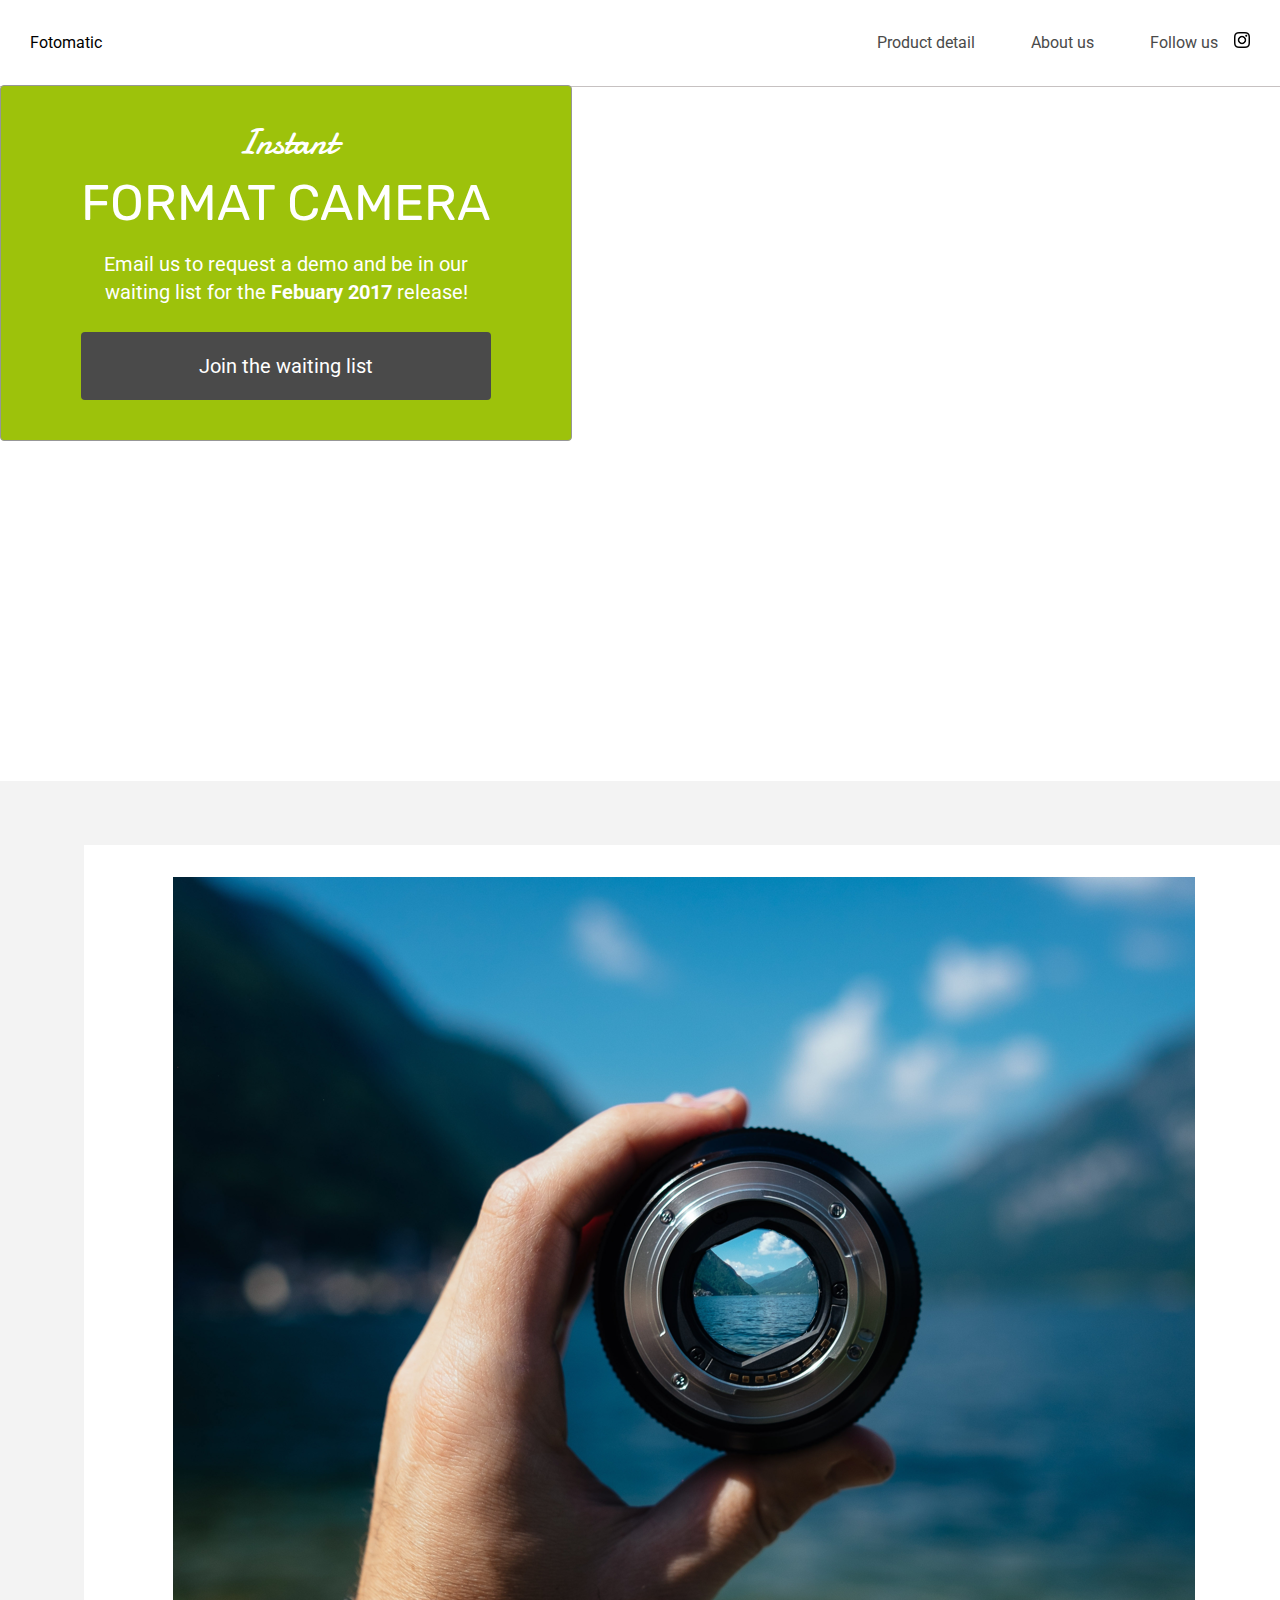
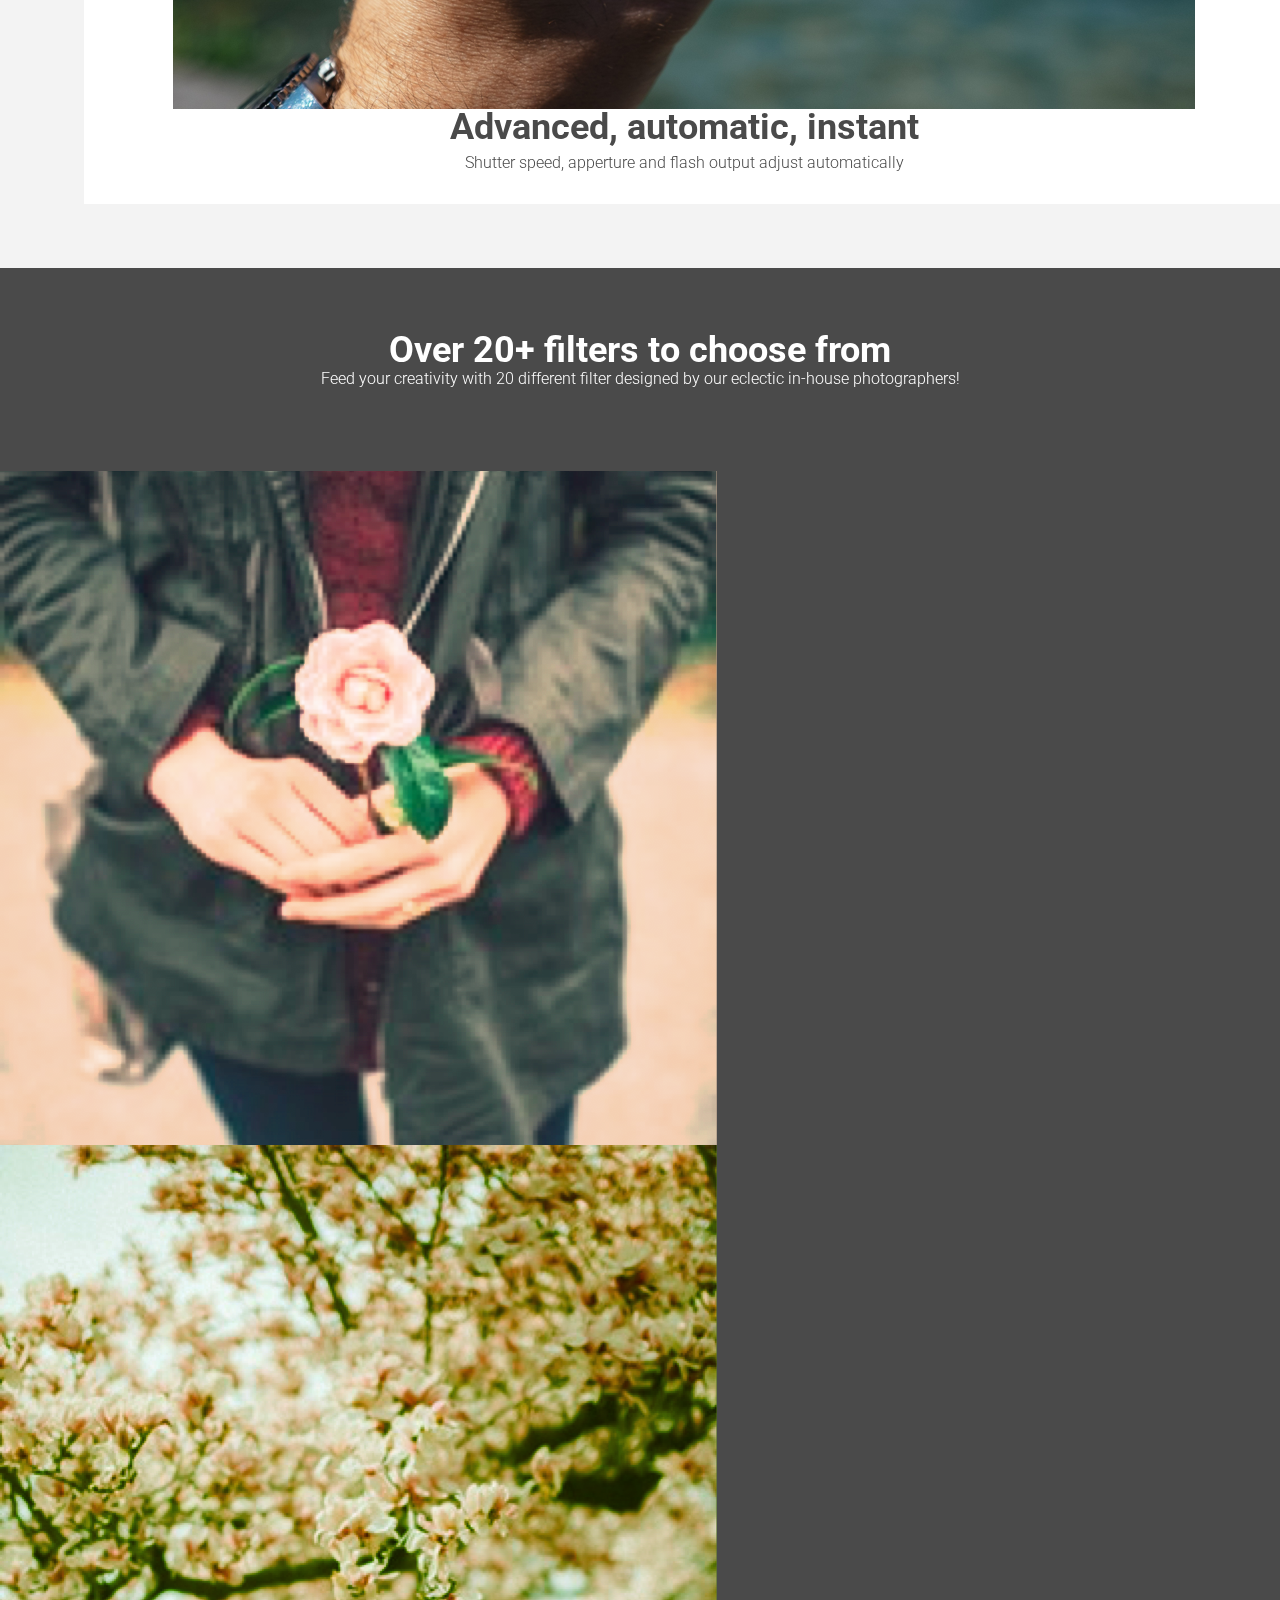
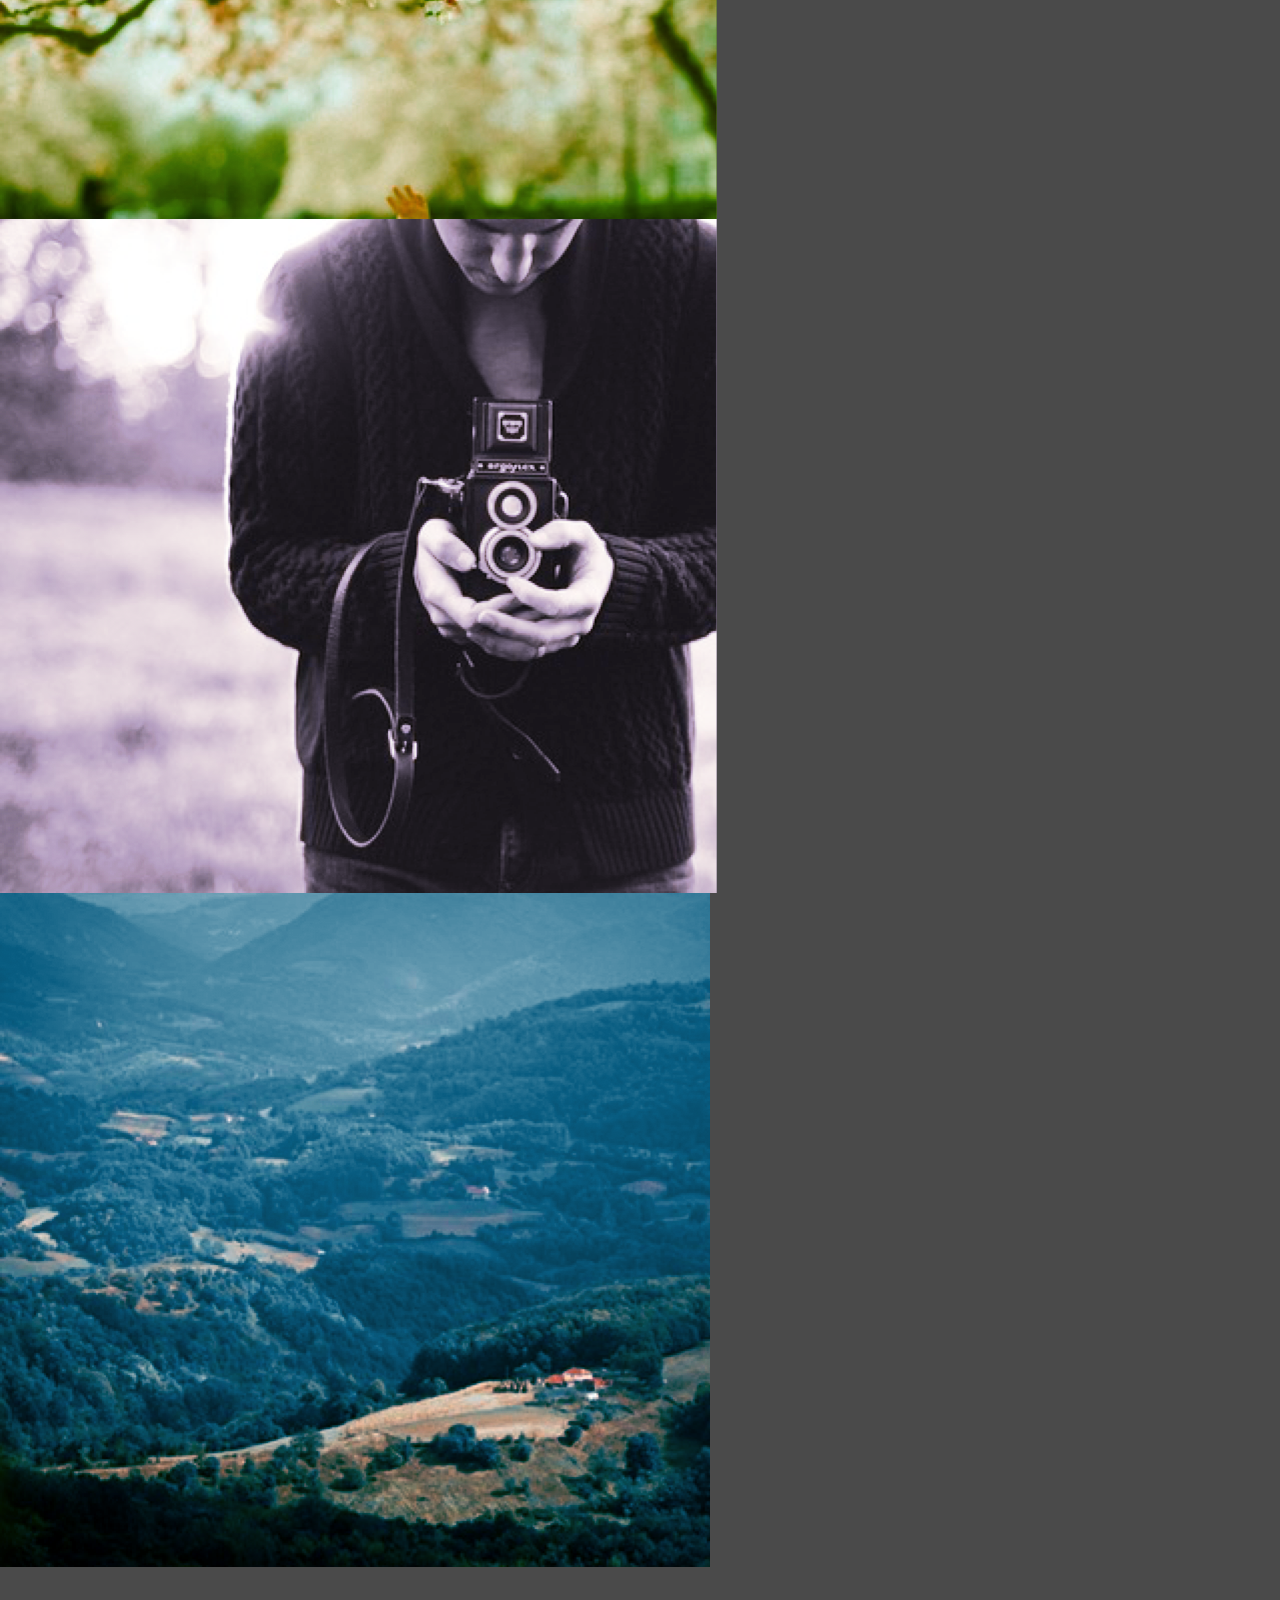
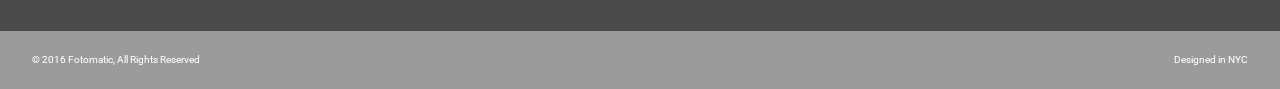
==== pages/fotomatic/index.html @ e9fbb75f "Basic Code Added" ====
<!DOCTYPE html>
<html>
<head>
  <link href="https://fonts.googleapis.com/css?family=Damion" rel="stylesheet">
  <link href="https://fonts.googleapis.com/css?family=Rubik" rel="stylesheet">
  <link href="https://fonts.googleapis.com/css?family=Roboto:300,400,600,700" rel="stylesheet">
  <link rel="stylesheet" href="reset.css">
  <link rel="stylesheet" href="style.css">
  <meta charset="UTF-8">
</head>
<body>
  <!-- Header -->
  <header>
    <div class="content">
      <a href="index.html" class="desktop logo">Fotomatic</a>
      <nav class="desktop">
        <ul>
          <li><a href="#">Product detail</a></li>
          <li><a href="#">About us</a></li>
          <li><a href="https://www.instagram.com/">Follow us <img class="icon" src="./assets/instagram.png"></a></li>
        </ul>
      </nav>
      <nav class="mobile">
        <ul>
          <li><a href="#"><img src="./assets/ic-logo.svg"></a></li>
          <li><a href="#"><img src="./assets/ic-product-detail.svg"></a></li>
          <li><a href="#"><img src="./assets/ic-about-us.svg"></a></li>
          <li><a href="#" class="button">Join us</a></li>
        </ul>
      </nav>
    </div>
  </header>

  <!-- Main Content -->
  <div class="main-content">

    <!-- Sign Up Section -->
    <div id="sign-up-section" class="banner">
      <div id="sign-up-cta">
        <div class="content center">
          <div class="header">
            <h2 class="cursive">Instant</h2>
            <h1 class="striking">FORMAT CAMERA</h1>
          </div>
          <div class="email">
            <span>
              Email us to request a demo and be in our waiting list for the <strong>Febuary 2017</strong> release!
            </span>
            <div class="button">Join the waiting list</div>
          </div>
        </div>
      </div>
    </div>

    <!-- Features Section -->
    <div id="features-section">
      <div class="feature">
        <div class="center">
          <div class="image-container">
            <img src="assets/feature-1.png" />
          </div>
          <div class="content">
            <h2>Advanced, automatic, instant</h2>
            <h3>Shutter speed, apperture and flash output adjust automatically</h3>
          </div>
        </div>
      </div>
      <div class="feature">
        <div class="center">
          <div class="image-container">
            <img src="assets/feature-2.png" />
          </div>
          <div class="content">
            <h2>Beautifully crafted inside-out</h2>
            <h3>From the paint outside to the tiny screw inside, Fotomatic is crafted with love and 20-year of expertise</h3>
          </div>
        </div>
      </div>
    </div>

    <!-- Filters Section -->
    <div id="filters-section">
      <div class="content center">
        <h2>Over 20+ filters to choose from</h2>
        <h3>Feed your creativity with 20 different filter designed by our eclectic in-house photographers!</h3>
      </div>
      <div class="assets-container">
        <div class="image-container">
          <img src="./assets/filter-1.png" />
        </div>
        <div class="image-container">
          <img src="./assets/filter-2.png" />
        </div>
        <div class="image-container">
          <img src="./assets/filter-3.png" />
        </div>
        <div class="image-container extra">
          <img src="./assets/filter-4.png" />
        </div>
      </div>
    </div>

    <!-- Quotes Section
    <div id="quotes-section">
      <div class="content center">
        <span class="quote">“It’s truly something that could create a brand new photography Renaissance”</span>
        <img class="quote-citation" src="./assets/photography-logo.png" />
      </div>
    </div>

    <!-- Footer -->
    <footer>
      <div class="content">
        <span class="copyright">© 2016  Fotomatic, All Rights Reserved</span>
        <span class="location">Designed in NYC</span>
      </div>
    </footer>

  </div>
</body>
</html>
---- pages/fotomatic/style.css ----
/* Universal Styles */

html {
    font-family: "Roboto", sans-serif;
    font-size: 16px;
  }
  
  .main-content {
    position: relative;
    top: 5.3125rem; /* To offset for fixed header. */
  }
  
  .center {
    text-align: center;
  }
  
  .button {
    border-radius: 4px;
    background-color: #4a4a4a;
    color: white;
  }
  
  .image-container {
    overflow: hidden;
  }
  
  .image-container img {
    display: block;
  }
  
  @media only screen and (max-width: 760px) {
    .main-content {
      top: 2.5625rem;
    }
  }
  
  /* Header */
  
  header {
    position: fixed;
    width: 100%;
    border-bottom: solid 1px #c6c1c1;
    background-color: white;
  }
  
  header .content {
    display: flex;
    align-items: center;
    padding: 1.875rem;
  }
  
  header .logo {
    flex: 1;
  }
  
  header nav ul {
    display: flex;
  }
  
  nav li {
    padding-left: 3.5rem;
  }
  
  nav a {
    vertical-align: bottom;
    line-height: 1.6;
    font-size: 1rem;
    color: #4a4a4a;
  }
  
  header .icon {
    width: 1rem;
    padding-left: .75rem;
  }
  
  header .mobile {
    display: none;
  }
  
  @media only screen and (max-width: 760px) {
    header .desktop {
      display: none;
    }
  
    header .mobile {
      display: block;
      width: 100%;
    }
  
    header .content {
      padding: .5rem 0;
    }
  
    header .mobile ul {
      display: flex;
      justify-content: space-around;
      align-items: center;
      width: 100%;
    }
  
    header .mobile li {
      padding: 0;
    }
  
    header .mobile .button {
      padding: .1875rem .5rem;
      background-color: #9dc20b;
      line-height: 1.6;
      color: white;
    }
  }
  
  /* Sign Up Section */
  
  #sign-up-section {
    display: flex;
    justify-content: flex-start;
    align-items: flex-start;
    height: 43.5rem;
  }
  
  #sign-up-cta {
    padding: 0 5rem 2.5rem 5rem;
    border: solid 1px #979797;
    border-radius: 4px;
    background-color: #9dc20b;
  }
  
  #sign-up-cta .content {
    width: 25.625rem;
    margin-top: 2rem;
    font-family: "Roboto", sans-serif;
    font-size: 1.25rem;
    line-height: 1.4;
    color: white;
  }
  
  #sign-up-cta h1 {
    font-size: 3.125rem;
  }
  
  #sign-up-cta h2 {
    font-size: 2.25rem;
  }
  
  #sign-up-cta span strong {
    font-weight: bold;
  }
  
  #sign-up-cta .cursive {
    font-family: "Damion", cursive;
  }
  
  #sign-up-cta .striking {
    font-family: "Rubik", sans-serif;
    padding-bottom: .75rem;
  }
  
  #sign-up-cta .button {
    margin-top: 1.625rem;
    padding: 1.25rem 7.25rem;
  }
  
  @media only screen and (max-width: 760px) {
    #sign-up-section {
      align-items: center;
      justify-content: center;
      height: 28rem;
    }
  
    #sign-up-cta {
      position: static;
      width: auto;
      height: auto;
      background-color: transparent;
      border: none;
    }
  
    #sign-up-cta .content {
      margin-top: 0;
    }
  
    #sign-up-cta .email {
      display: none;
    }
  
    #sign-up-cta h1 {
      font-size: 3.125rem;
    }
  
    #sign-up-cta h2 {
      font-size: 2.25rem;
    }
  }
  
  @media only screen and (max-width: 450px) {
    #sign-up-section {
      height: 20rem;
    }
  
    #sign-up-cta h1 {
      font-size: 2.25rem;
    }
  
    #sign-up-cta h2 {
      font-size: 2rem;
    }
  }
  
  /* Features Section */
  
  #features-section {
    display: flex;
    justify-content: space-between;
    padding: 4rem 5%;
    background-color: #f3f3f3;
  }
  
  .feature {
    flex: 1;
    padding: 2rem;
    margin: 0px 1.25rem;
    background-color: white;
  }
  
  .feature .image-container {
    width: 90%;
    height: 65%;
    margin: 0 auto;
  }
  
  .feature h2 {
    padding-bottom: .5rem;
    font-size: 2.25rem;
    font-weight: bold;
    color: #4a4a4a;
  }
  
  .feature h3 {
    font-size: 1rem;
    line-height: 1.2;
    font-weight: 300;
    color: #4a4a4a;
  }
  
  @media only screen and (max-width: 890px) {
    .feature h2 {
      font-size: 1.125rem;
      line-height: 1.3;
      font-weight: normal;
    }
  
    .feature h3 {
      font-size: .875rem;
      line-height: 1.4;
    }
  }
  
  @media only screen and (max-width: 760px) {
    #features-section {
      flex-flow: column;
      padding: 0;
    }
  
    .feature {
      margin: 0;
      padding: 1.25rem 1rem 0 1rem;
    }
  }
  
  /* Filters Section */
  
  #filters-section {
    padding: 4rem 0;
    background-color: #4a4a4a;
  }
  
  #filters-section .content {
    padding: 0 .625rem;
    margin-bottom: 5rem;
  }
  
  #filters-section .content h2 {
    font-size: 2.25rem;
    font-weight: bold;
    color: white;
  }
  
  #filters-section .content h3 {
    font-size: 1rem;
    line-height: 1.4;
    font-weight: 300;
    color: white;
  }
  
  #filters-section .images-container {
    max-width: 100%;
    padding: 0 1%;
  }
  
  @media only screen and (max-width: 760px) {
    #filters-section {
      padding: 1.5rem 0 0 0;
    }
  
    #filters-section .content {
      margin-bottom: 1rem;
    }
  
    #filters-section .content h2 {
      padding-bottom: .625rem;
      font-size: 1.125rem;
      line-height: 1.3;
      font-weight: normal;
    }
  
    #filters-section .content h3 {
      font-size: .875rem;
      line-height: 1.4;
    }
  
    #filters-section .images-container {
      padding: 0;
    }
  
    #filters-section .extra {
      display: none;
    }
  }
  
  /* Quotes Section */
  
  #quotes-section {
    background-color: #f3f3f3;
  }
  
  #quotes-section content {
    padding: 5rem 0;
  }
  
  #quotes-section quote {
    padding-right: 1.875rem;
    font-family: "Palatino", serif;
    font-size: 1.875rem;
    line-height: 1.1;
    font-style: italic;
    color: #4a4a4a;
  }
  
  #quotes-section quote-citation {
    height: 1.875rem;
  }
  
  @media only screen and (max-width: 760px) {
    #quotes-section content {
      padding: 1.875rem .625rem;
    }
  
    #quotes-section quote {
      font-size: 1.5rem;
      line-height: 1.4;
    }
  
    #quotes-section quote-citation {
      display: block;
      padding-top: 1rem;
      margin: auto;
    }
  }
  
  /* Footer */
  
  footer {
    background-color: #9b9b9b;
    padding: 1.5rem 2rem;
  }
  
  footer .content {
    color: white;
    display: flex;
    font-size: .75rem;
  }
  
  footer .copyright {
    flex-grow: 1;
  }
  
  @media only screen and (min-width: 760px) {
    footer .content {
      font-size: .625rem;
    }
  }
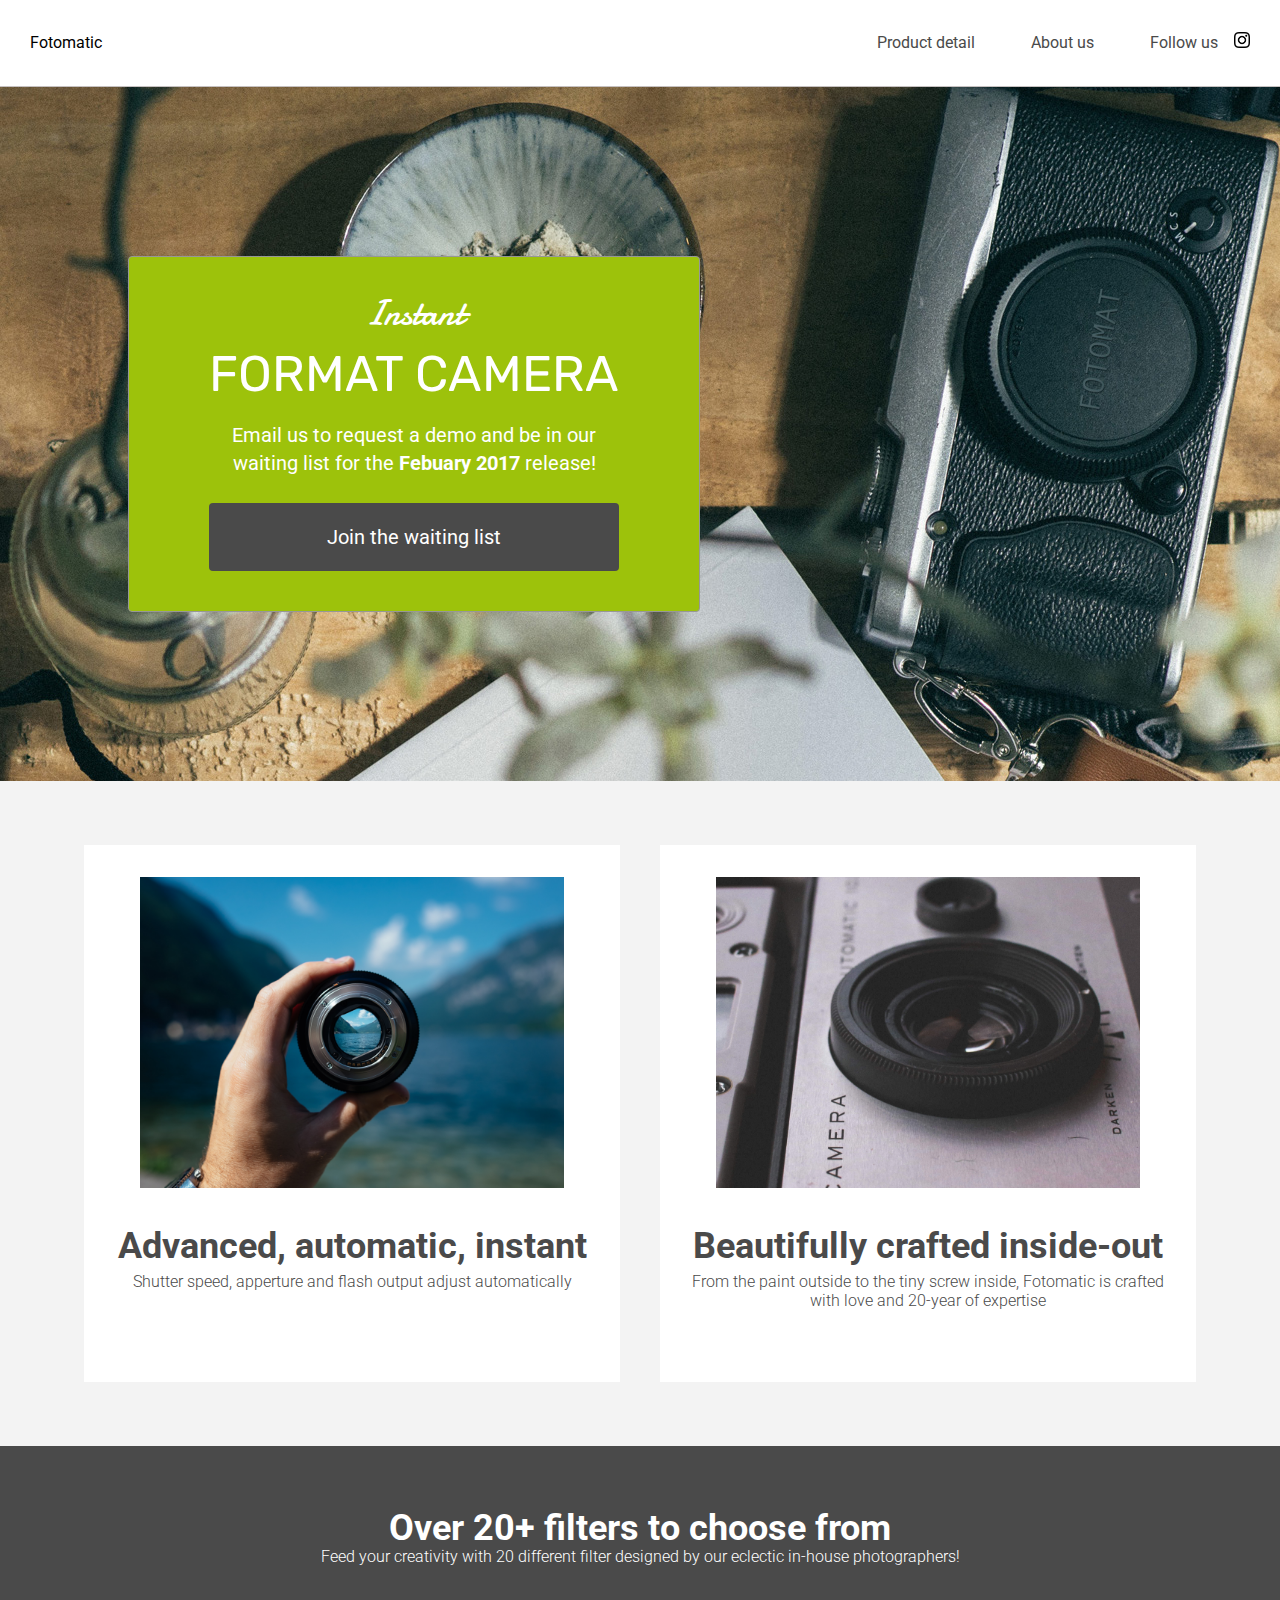
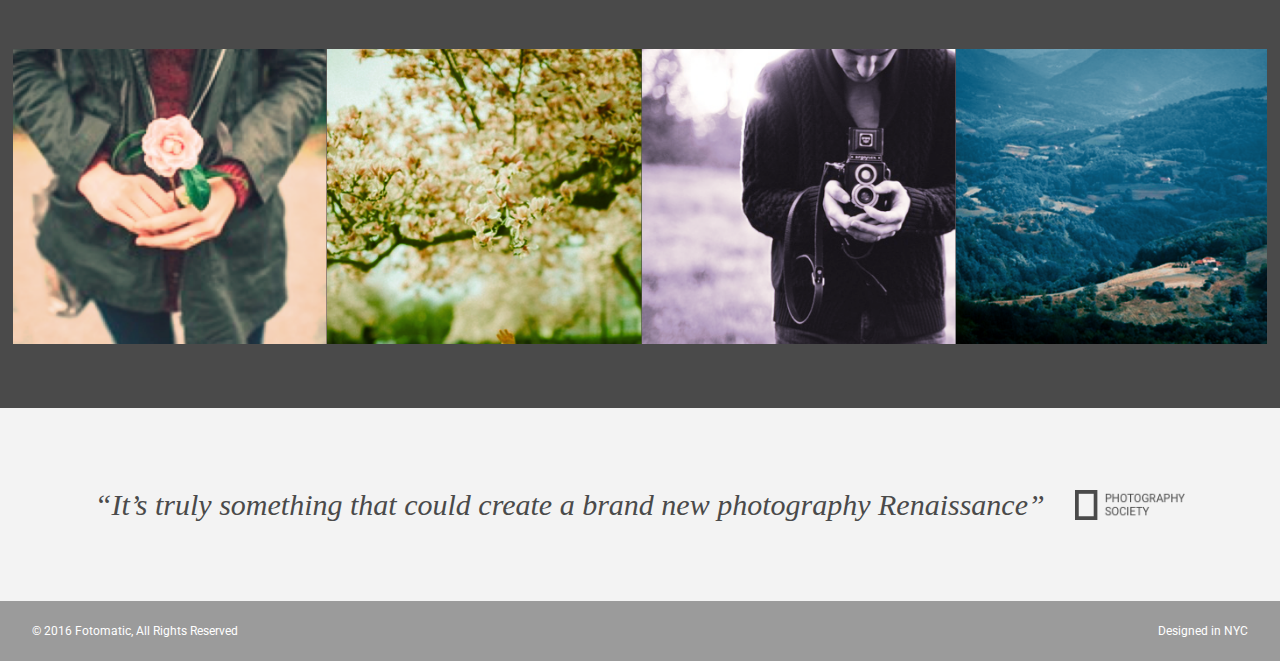
==== commit b7eef645: "making fotomatic response." ====
--- a/pages/fotomatic/index.html
+++ b/pages/fotomatic/index.html
@@ -17,7 +17,8 @@
         <ul>
           <li><a href="#">Product detail</a></li>
           <li><a href="#">About us</a></li>
-          <li><a href="https://www.instagram.com/">Follow us <img class="icon" src="./assets/instagram.png"></a></li>
+          <li><a href="https://www.instagram.com/" target="_blank">Follow us <img class="icon" src="./assets/instagram.png"></a></li>
+          <li><a href="#" class="button">Join us</a></li>
         </ul>
       </nav>
       <nav class="mobile">
@@ -57,7 +58,7 @@
       <div class="feature">
         <div class="center">
           <div class="image-container">
-            <img src="assets/feature-1.png" />
+            <img src="./assets/feature-1.png" />
           </div>
           <div class="content">
             <h2>Advanced, automatic, instant</h2>
@@ -68,7 +69,7 @@
       <div class="feature">
         <div class="center">
           <div class="image-container">
-            <img src="assets/feature-2.png" />
+            <img src="./assets/feature-2.png" />
           </div>
           <div class="content">
             <h2>Beautifully crafted inside-out</h2>
@@ -84,7 +85,7 @@
         <h2>Over 20+ filters to choose from</h2>
         <h3>Feed your creativity with 20 different filter designed by our eclectic in-house photographers!</h3>
       </div>
-      <div class="assets-container">
+      <div class="images-container">
         <div class="image-container">
           <img src="./assets/filter-1.png" />
         </div>
@@ -100,7 +101,7 @@
       </div>
     </div>
 
-    <!-- Quotes Section
+    <!-- Quotes Section -->
     <div id="quotes-section">
       <div class="content center">
         <span class="quote">“It’s truly something that could create a brand new photography Renaissance”</span>
--- a/pages/fotomatic/style.css
+++ b/pages/fotomatic/style.css
@@ -1,392 +1,442 @@
 /* Universal Styles */
 
 html {
-    font-family: "Roboto", sans-serif;
-    font-size: 16px;
-  }
-  
+  font-family: "Roboto", sans-serif;
+  font-size: 16px;
+}
+
+.main-content {
+  position: relative;
+  top: 5.3125rem; /* To offset for fixed header. */
+}
+
+.center {
+  text-align: center;
+}
+
+.button {
+  border-radius: 4px;
+  background-color: #4a4a4a;
+  color: white;
+}
+
+.image-container {
+  overflow: hidden;
+}
+
+.image-container img {
+  display: block;
+  max-width: 100%;
+}
+
+@media only screen and (max-width: 895px) {
   .main-content {
-    position: relative;
-    top: 5.3125rem; /* To offset for fixed header. */
-  }
-  
-  .center {
-    text-align: center;
-  }
-  
-  .button {
-    border-radius: 4px;
-    background-color: #4a4a4a;
-    color: white;
-  }
-  
-  .image-container {
-    overflow: hidden;
-  }
-  
-  .image-container img {
+    top: 2.5625rem;
+  }
+}
+
+/* Header */
+
+header {
+  position: fixed;
+  z-index: 100;
+  width: 100%;
+  border-bottom: solid 1px #c6c1c1;
+  background-color: white;
+}
+
+header .content {
+  display: flex;
+  align-items: center;
+  padding: 1.875rem;
+}
+
+header .logo {
+  flex: 1;
+}
+
+header nav ul {
+  display: flex;
+}
+
+nav li {
+  padding-left: 3.5rem;
+}
+
+nav a {
+  vertical-align: bottom;
+  line-height: 1.6;
+  font-size: 1rem;
+  color: #4a4a4a;
+}
+
+nav .button {
+  padding: .1875rem .5rem;
+  background-color: #9dc20b;
+  line-height: 1.6;
+  color: white;
+}
+
+nav li:last-child {
+  display: none;
+}
+
+header .icon {
+  width: 1rem;
+  padding-left: .75rem;
+}
+
+header .mobile {
+  display: none;
+}
+
+@media only screen and (max-width: 895px) {
+  nav li:last-child {
     display: block;
   }
-  
-  @media only screen and (max-width: 760px) {
-    .main-content {
-      top: 2.5625rem;
-    }
-  }
-  
-  /* Header */
-  
-  header {
-    position: fixed;
+
+  header .content {
+    padding: 1rem 1rem;
+  }
+}
+
+@media only screen and (max-width: 600px) {
+  header .desktop {
+    display: none;
+  }
+
+  header .mobile {
+    display: block;
     width: 100%;
-    border-bottom: solid 1px #c6c1c1;
-    background-color: white;
-  }
-  
+  }
+
   header .content {
+    padding: .5rem 0;
+  }
+
+  header .mobile ul {
     display: flex;
+    justify-content: space-around;
     align-items: center;
-    padding: 1.875rem;
-  }
-  
-  header .logo {
-    flex: 1;
-  }
-  
-  header nav ul {
-    display: flex;
-  }
-  
-  nav li {
-    padding-left: 3.5rem;
-  }
-  
-  nav a {
-    vertical-align: bottom;
-    line-height: 1.6;
-    font-size: 1rem;
-    color: #4a4a4a;
-  }
-  
-  header .icon {
-    width: 1rem;
-    padding-left: .75rem;
-  }
-  
-  header .mobile {
+    width: 100%;
+  }
+
+  header .mobile li {
+    padding: 0;
+  }
+}
+
+/* Sign Up Section */
+
+#sign-up-section {
+  display: flex;
+  justify-content: flex-start;
+  align-items: flex-start;
+  height: 43.5rem;
+  background-image: url('assets/banner-landingpage.jpg');
+  background-position: bottom;
+  background-size: cover;
+  background-repeat: no-repeat;
+}
+
+#sign-up-cta {
+  position: relative;
+  top: 171px;
+  left: 10%;
+  padding: 0 5rem 2.5rem 5rem;
+  border: solid 1px #979797;
+  border-radius: 4px;
+  background-color: #9dc20b;
+}
+
+#sign-up-cta .content {
+  width: 25.625rem;
+  margin-top: 2rem;
+  font-family: "Roboto", sans-serif;
+  font-size: 1.25rem;
+  line-height: 1.4;
+  color: white;
+}
+
+#sign-up-cta h1 {
+  font-size: 3.125rem;
+}
+
+#sign-up-cta h2 {
+  font-size: 2.25rem;
+}
+
+#sign-up-cta span strong {
+  font-weight: bold;
+}
+
+#sign-up-cta .cursive {
+  font-family: "Damion", cursive;
+}
+
+#sign-up-cta .striking {
+  font-family: "Rubik", sans-serif;
+  padding-bottom: .75rem;
+}
+
+#sign-up-cta .button {
+  margin-top: 1.625rem;
+  padding: 1.25rem 7.25rem;
+}
+
+@media only screen and (max-width: 895px) {
+  #sign-up-section {
+    align-items: center;
+    justify-content: center;
+    height: 28rem;
+  }
+
+  #sign-up-cta {
+    position: static;
+    width: auto;
+    height: auto;
+    background-color: transparent;
+    border: none;
+  }
+
+  #sign-up-cta .content {
+    margin-top: 0;
+  }
+
+  #sign-up-cta .email {
     display: none;
   }
-  
-  @media only screen and (max-width: 760px) {
-    header .desktop {
-      display: none;
-    }
-  
-    header .mobile {
-      display: block;
-      width: 100%;
-    }
-  
-    header .content {
-      padding: .5rem 0;
-    }
-  
-    header .mobile ul {
-      display: flex;
-      justify-content: space-around;
-      align-items: center;
-      width: 100%;
-    }
-  
-    header .mobile li {
-      padding: 0;
-    }
-  
-    header .mobile .button {
-      padding: .1875rem .5rem;
-      background-color: #9dc20b;
-      line-height: 1.6;
-      color: white;
-    }
-  }
-  
-  /* Sign Up Section */
-  
-  #sign-up-section {
-    display: flex;
-    justify-content: flex-start;
-    align-items: flex-start;
-    height: 43.5rem;
-  }
-  
-  #sign-up-cta {
-    padding: 0 5rem 2.5rem 5rem;
-    border: solid 1px #979797;
-    border-radius: 4px;
-    background-color: #9dc20b;
-  }
-  
-  #sign-up-cta .content {
-    width: 25.625rem;
-    margin-top: 2rem;
-    font-family: "Roboto", sans-serif;
-    font-size: 1.25rem;
-    line-height: 1.4;
-    color: white;
-  }
-  
+
   #sign-up-cta h1 {
     font-size: 3.125rem;
   }
-  
+
   #sign-up-cta h2 {
     font-size: 2.25rem;
   }
-  
-  #sign-up-cta span strong {
-    font-weight: bold;
-  }
-  
-  #sign-up-cta .cursive {
-    font-family: "Damion", cursive;
-  }
-  
-  #sign-up-cta .striking {
-    font-family: "Rubik", sans-serif;
-    padding-bottom: .75rem;
-  }
-  
-  #sign-up-cta .button {
-    margin-top: 1.625rem;
-    padding: 1.25rem 7.25rem;
-  }
-  
-  @media only screen and (max-width: 760px) {
-    #sign-up-section {
-      align-items: center;
-      justify-content: center;
-      height: 28rem;
-    }
-  
-    #sign-up-cta {
-      position: static;
-      width: auto;
-      height: auto;
-      background-color: transparent;
-      border: none;
-    }
-  
-    #sign-up-cta .content {
-      margin-top: 0;
-    }
-  
-    #sign-up-cta .email {
-      display: none;
-    }
-  
-    #sign-up-cta h1 {
-      font-size: 3.125rem;
-    }
-  
-    #sign-up-cta h2 {
-      font-size: 2.25rem;
-    }
-  }
-  
-  @media only screen and (max-width: 450px) {
-    #sign-up-section {
-      height: 20rem;
-    }
-  
-    #sign-up-cta h1 {
-      font-size: 2.25rem;
-    }
-  
-    #sign-up-cta h2 {
-      font-size: 2rem;
-    }
-  }
-  
-  /* Features Section */
-  
+}
+
+@media only screen and (max-width: 600px) {
+  #sign-up-section {
+    height: 20rem;
+  }
+
+  #sign-up-cta h1 {
+    font-size: 2.25rem;
+  }
+
+  #sign-up-cta h2 {
+    font-size: 2rem;
+  }
+}
+
+/* Features Section */
+
+#features-section {
+  display: flex;
+  justify-content: space-between;
+  padding: 4rem 5%;
+  background-color: #f3f3f3;
+}
+
+.feature {
+  flex: 1;
+  padding: 2rem;
+  margin: 0px 1.25rem;
+  background-color: white;
+}
+
+.feature .image-container {
+  width: 90%;
+  height: 65%;
+  margin: 0 auto;
+}
+
+.feature .content {
+  padding: 2.5rem 0;
+}
+
+.feature h2 {
+  padding-bottom: .5rem;
+  font-size: 2.25rem;
+  font-weight: bold;
+  color: #4a4a4a;
+}
+
+.feature h3 {
+  font-size: 1rem;
+  line-height: 1.2;
+  font-weight: 300;
+  color: #4a4a4a;
+}
+
+@media only screen and (max-width: 895px) {
   #features-section {
-    display: flex;
-    justify-content: space-between;
-    padding: 4rem 5%;
-    background-color: #f3f3f3;
-  }
-  
+    padding: 1rem;
+  }
+
   .feature {
-    flex: 1;
-    padding: 2rem;
-    margin: 0px 1.25rem;
-    background-color: white;
-  }
-  
-  .feature .image-container {
-    width: 90%;
-    height: 65%;
-    margin: 0 auto;
-  }
-  
+    margin: 0px .5rem;
+    padding: 1rem;
+  }
+
   .feature h2 {
-    padding-bottom: .5rem;
-    font-size: 2.25rem;
-    font-weight: bold;
-    color: #4a4a4a;
-  }
-  
+    font-size: 2rem;
+    line-height: 1.3;
+  }
+
   .feature h3 {
-    font-size: 1rem;
-    line-height: 1.2;
-    font-weight: 300;
-    color: #4a4a4a;
-  }
-  
-  @media only screen and (max-width: 890px) {
-    .feature h2 {
-      font-size: 1.125rem;
-      line-height: 1.3;
-      font-weight: normal;
-    }
-  
-    .feature h3 {
-      font-size: .875rem;
-      line-height: 1.4;
-    }
-  }
-  
-  @media only screen and (max-width: 760px) {
-    #features-section {
-      flex-flow: column;
-      padding: 0;
-    }
-  
-    .feature {
-      margin: 0;
-      padding: 1.25rem 1rem 0 1rem;
-    }
-  }
-  
-  /* Filters Section */
-  
+    font-size: .875rem;
+    line-height: 1.4;
+  }
+}
+
+@media only screen and (max-width: 600px) {
+  #features-section {
+    flex-flow: column;
+    padding: 0;
+  }
+
+  .feature {
+    margin: 0;
+    padding: 1.25rem 1rem 0 1rem;
+  }
+
+  .feature .content {
+    padding: 1.25rem 0 1.875rem 0;
+  }
+}
+
+/* Filters Section */
+
+#filters-section {
+  padding: 4rem 0;
+  background-color: #4a4a4a;
+}
+
+#filters-section .content {
+  padding: 0 .625rem;
+  margin-bottom: 5rem;
+}
+
+#filters-section .content h2 {
+  font-size: 2.25rem;
+  font-weight: bold;
+  color: white;
+}
+
+#filters-section .content h3 {
+  font-size: 1rem;
+  line-height: 1.4;
+  font-weight: 300;
+  color: white;
+}
+
+#filters-section .images-container {
+  display: flex;
+  max-width: 100%;
+  padding: 0 1%;
+}
+
+@media only screen and (max-width: 600px) {
   #filters-section {
-    padding: 4rem 0;
-    background-color: #4a4a4a;
-  }
-  
+    padding: 1.5rem 0 0 0;
+  }
+
   #filters-section .content {
-    padding: 0 .625rem;
-    margin-bottom: 5rem;
-  }
-  
+    margin-bottom: 1rem;
+  }
+
   #filters-section .content h2 {
-    font-size: 2.25rem;
-    font-weight: bold;
-    color: white;
-  }
-  
+    padding-bottom: .625rem;
+    font-size: 1.125rem;
+    line-height: 1.3;
+    font-weight: normal;
+  }
+
   #filters-section .content h3 {
-    font-size: 1rem;
+    font-size: .875rem;
     line-height: 1.4;
-    font-weight: 300;
-    color: white;
-  }
-  
+  }
+
   #filters-section .images-container {
-    max-width: 100%;
-    padding: 0 1%;
-  }
-  
-  @media only screen and (max-width: 760px) {
-    #filters-section {
-      padding: 1.5rem 0 0 0;
-    }
-  
-    #filters-section .content {
-      margin-bottom: 1rem;
-    }
-  
-    #filters-section .content h2 {
-      padding-bottom: .625rem;
-      font-size: 1.125rem;
-      line-height: 1.3;
-      font-weight: normal;
-    }
-  
-    #filters-section .content h3 {
-      font-size: .875rem;
-      line-height: 1.4;
-    }
-  
-    #filters-section .images-container {
-      padding: 0;
-    }
-  
-    #filters-section .extra {
-      display: none;
-    }
-  }
-  
-  /* Quotes Section */
-  
-  #quotes-section {
-    background-color: #f3f3f3;
-  }
-  
-  #quotes-section content {
-    padding: 5rem 0;
-  }
-  
-  #quotes-section quote {
-    padding-right: 1.875rem;
-    font-family: "Palatino", serif;
-    font-size: 1.875rem;
-    line-height: 1.1;
-    font-style: italic;
-    color: #4a4a4a;
-  }
-  
-  #quotes-section quote-citation {
-    height: 1.875rem;
-  }
-  
-  @media only screen and (max-width: 760px) {
-    #quotes-section content {
-      padding: 1.875rem .625rem;
-    }
-  
-    #quotes-section quote {
-      font-size: 1.5rem;
-      line-height: 1.4;
-    }
-  
-    #quotes-section quote-citation {
-      display: block;
-      padding-top: 1rem;
-      margin: auto;
-    }
-  }
-  
-  /* Footer */
-  
-  footer {
-    background-color: #9b9b9b;
-    padding: 1.5rem 2rem;
-  }
-  
+    padding: 0;
+  }
+
+  #filters-section .extra {
+    display: none;
+  }
+}
+
+/* Quotes Section */
+
+#quotes-section {
+  background-color: #f3f3f3;
+}
+
+#quotes-section .content {
+  display: flex;
+  align-items: center;
+  justify-content: center;
+  padding: 5rem 1.5rem;
+}
+
+#quotes-section .quote {
+  padding-right: 1.875rem;
+  font-family: "Palatino", serif;
+  font-size: 1.875rem;
+  line-height: 1.1;
+  font-style: italic;
+  color: #4a4a4a;
+}
+
+#quotes-section .quote-citation {
+  height: 1.875rem;
+}
+
+@media only screen and (max-width: 895px) {
+  #quotes-section .content {
+    padding: 3rem 1.5rem;
+  }
+}
+
+@media only screen and (max-width: 600px) {
+  #quotes-section .content {
+    flex-flow: column;
+    padding: 1.875rem .625rem;
+  }
+
+  #quotes-section .quote {
+    font-size: 1.5rem;
+    line-height: 1.4;
+  }
+
+  #quotes-section .quote-citation {
+    display: block;
+    padding-top: 1rem;
+    margin: auto;
+  }
+}
+
+/* Footer */
+
+footer {
+  background-color: #9b9b9b;
+  padding: 1.5rem 2rem;
+}
+
+footer .content {
+  color: white;
+  display: flex;
+  font-size: .75rem;
+}
+
+footer .copyright {
+  flex-grow: 1;
+}
+
+@media only screen and (max-width: 600px) {
   footer .content {
-    color: white;
-    display: flex;
-    font-size: .75rem;
-  }
-  
-  footer .copyright {
-    flex-grow: 1;
-  }
-  
-  @media only screen and (min-width: 760px) {
-    footer .content {
-      font-size: .625rem;
-    }
-  }+    font-size: .625rem;
+  }
+}